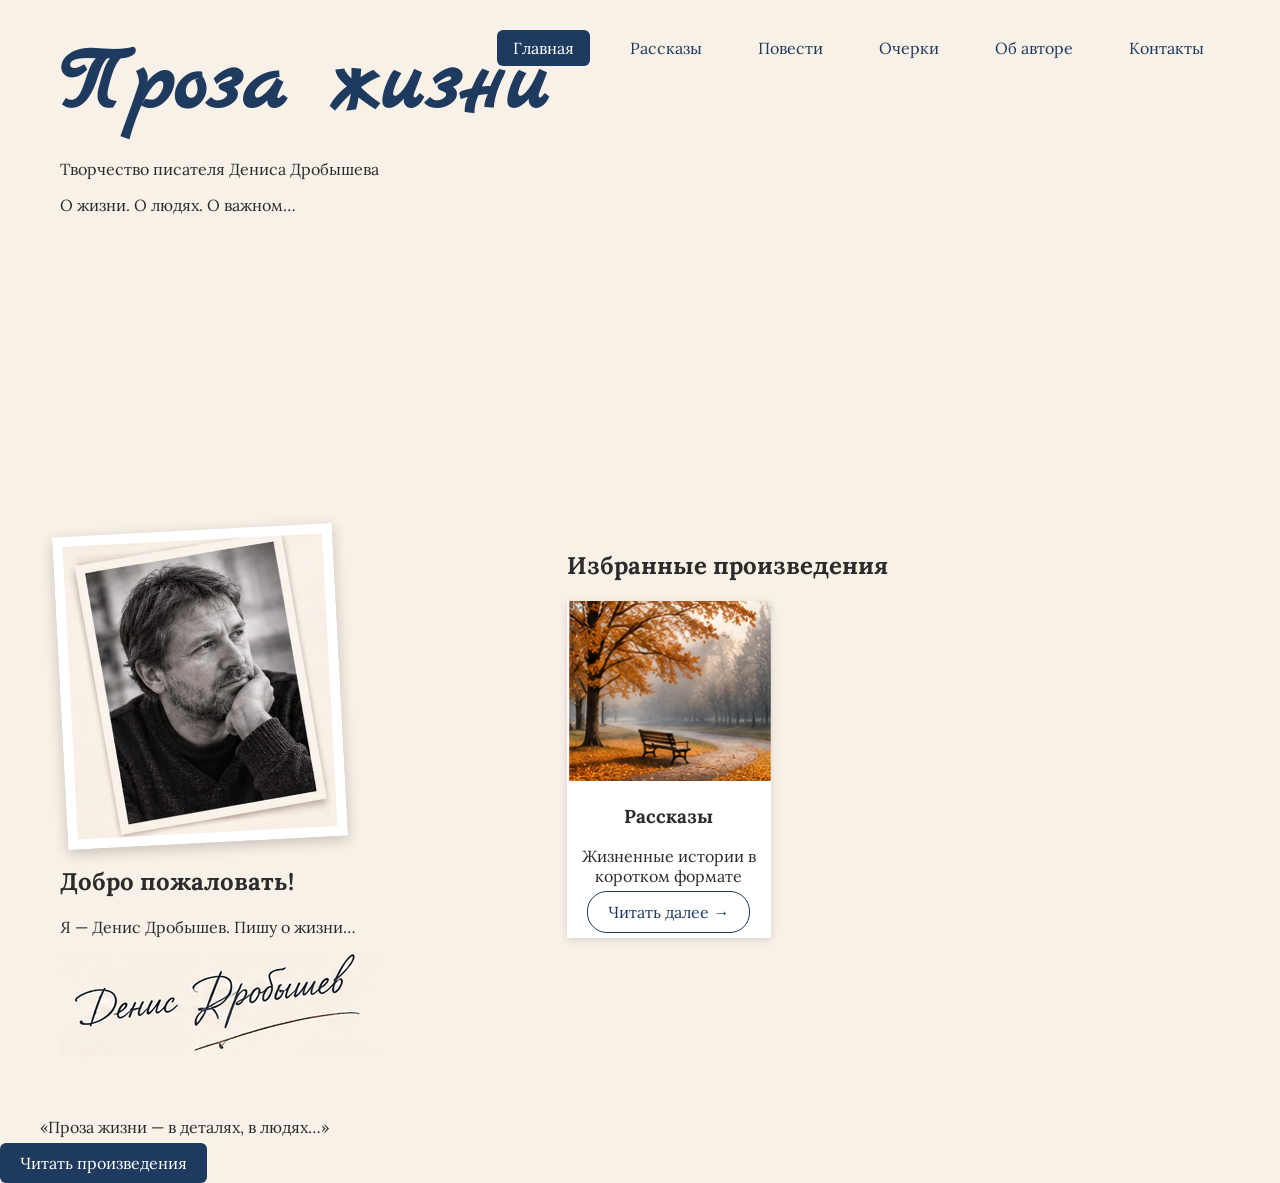
==== index.html @ b2c2d7fa "first draft" ====
<!DOCTYPE html>
<html lang="ru">
<head>
  <meta charset="UTF-8">
  <meta name="viewport" content="width=device-width, initial-scale=1">
  <title>Проза жизни — Денис Дробышев</title>
  <link href="https://fonts.googleapis.com/css2?family=Marck+Script&family=Lora:ital@0;1&display=swap" rel="stylesheet">
  <link rel="stylesheet" href="style.css">
</head>
<body>
  <header class="hero">
    <h1>Проза жизни</h1>
    <p class="subtitle">Творчество писателя Дениса Дробышева</p>
    <nav>
      <a class="active" href="#">Главная</a>
      <a href="stories.html">Рассказы</a>
      <a href="novellas.html">Повести</a>
      <a href="essays.html">Очерки</a>
      <a href="about.html">Об авторе</a>
      <a href="contacts.html">Контакты</a>
    </nav>
    <p class="tagline">О жизни. О людях. О важном…</p>
  </header>

  <main class="content">
    <section class="welcome">
      <img class="portrait" src="img/author.jpg" alt="Денис Дробышев">
      <div>
        <h2>Добро пожаловать!</h2>
        <p>Я — Денис Дробышев. Пишу о жизни…</p>
        <img class="signature" src="img/signature.png" alt="">
      </div>
    </section>

    <section class="featured">
      <h2>Избранные произведения</h2>
      <div class="cards">
        <article class="card">
          <img src="img/autumn.jpg" alt="">
          <h3>Рассказы</h3>
          <p>Жизненные истории в коротком формате</p>
          <a class="btn-outline" href="stories.html">Читать далее →</a>
        </article>
        <!-- ещё две карточки -->
      </div>
    </section>
  </main>

  <footer>
    <blockquote>«Проза жизни — в деталях, в людях…»</blockquote>
    <a class="btn" href="stories.html">Читать произведения</a>
  </footer>
</body>
</html>
---- style.css ----
:root { --navy:#1f3a5f; --cream:#f8f1e7; --gold:#d4a24c; }
body { margin:0; background:var(--cream); font-family:'Lora',serif; color:#2b2b2b; }
.hero { min-height:430px; background:url(img/hero.jpg) center/cover; padding:30px 60px; position:relative; }
.hero h1 { font-family:'Marck Script',cursive; font-size:90px; color:var(--navy); margin:0; }
nav { position:absolute; top:30px; right:60px; display:flex; gap:24px; }
nav a { text-decoration:none; color:var(--navy); padding:8px 16px; border-radius:6px; }
nav a.active { background:var(--navy); color:#fff; }
.content { display:grid; grid-template-columns:1fr 1.4fr; gap:40px; padding:40px 60px; }
.portrait { width:260px; padding:10px; background:#fff; box-shadow:0 4px 14px #0003; transform:rotate(-3deg); }
.cards { display:grid; grid-template-columns:repeat(3,1fr); gap:20px; }
.card { background:#fff; box-shadow:0 2px 8px #0002; text-align:center; padding-bottom:16px; }
.card img { width:100%; height:180px; object-fit:cover; }
.btn, .btn-outline { border-radius:20px; padding:10px 20px; text-decoration:none; }
.btn { background:var(--navy); color:#fff; border-radius:6px; }
.btn-outline { border:1px solid var(--navy); color:var(--navy); }
@media (max-width:800px){ .content,.cards{grid-template-columns:1fr;} .hero h1{font-size:52px;} nav{position:static;flex-wrap:wrap;} }
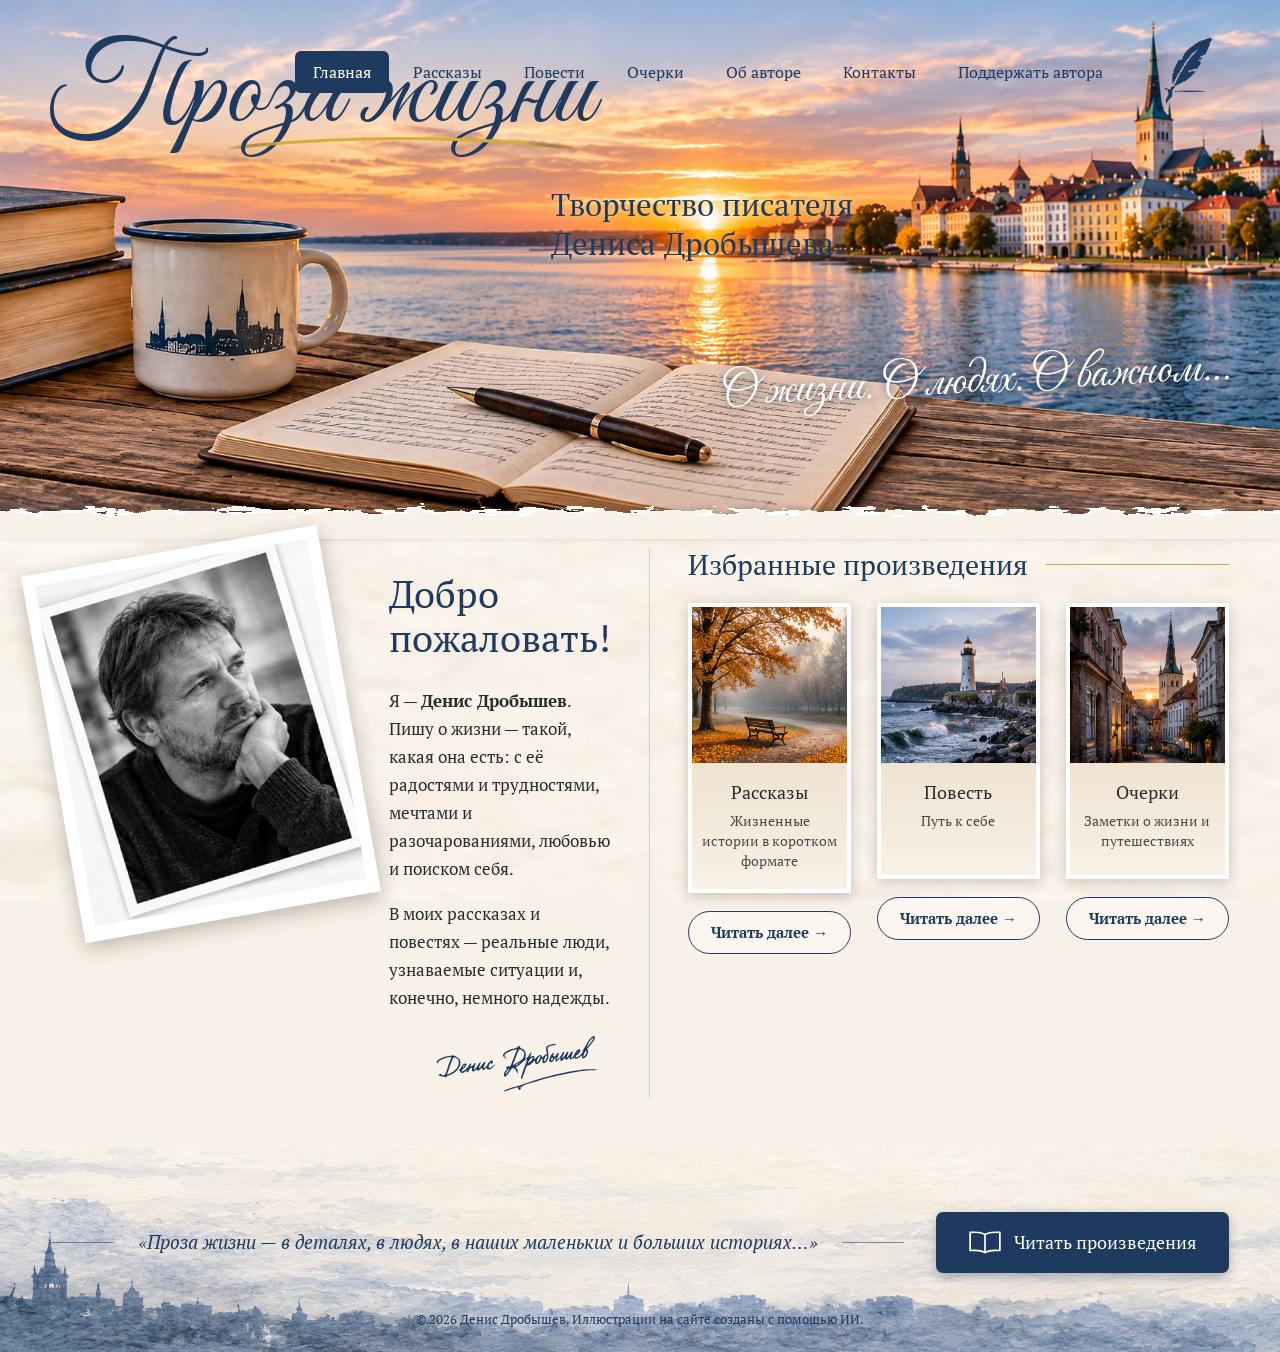
==== commit b6576a48: "second draft" ====
--- a/index.html
+++ b/index.html
@@ -3,52 +3,122 @@
 <head>
   <meta charset="UTF-8">
   <meta name="viewport" content="width=device-width, initial-scale=1">
-  <title>Проза жизни — Денис Дробышев</title>
-  <link href="https://fonts.googleapis.com/css2?family=Marck+Script&family=Lora:ital@0;1&display=swap" rel="stylesheet">
+  <title>Проза жизни — творчество писателя Дениса Дробышева</title>
+  <meta name="description" content="Рассказы, повести и очерки Дениса Дробышева. О жизни. О людях. О важном.">
+
+  <link rel="preconnect" href="https://fonts.googleapis.com">
+  <link rel="preconnect" href="https://fonts.gstatic.com" crossorigin>
+  <link href="https://fonts.googleapis.com/css2?family=Great+Vibes&family=Marck+Script&family=PT+Serif:ital,wght@0,400;0,700;1,400&display=swap" rel="stylesheet">
   <link rel="stylesheet" href="style.css">
 </head>
 <body>
+
+  <!-- ШАПКА -->
   <header class="hero">
-    <h1>Проза жизни</h1>
-    <p class="subtitle">Творчество писателя Дениса Дробышева</p>
-    <nav>
-      <a class="active" href="#">Главная</a>
-      <a href="stories.html">Рассказы</a>
-      <a href="novellas.html">Повести</a>
-      <a href="essays.html">Очерки</a>
-      <a href="about.html">Об авторе</a>
-      <a href="contacts.html">Контакты</a>
+    <div class="hero__title">
+      <h1 class="logo">Проза жизни</h1>
+      <p class="subtitle">Творчество писателя<br>Дениса Дробышева</p>
+    </div>
+
+    <nav class="nav" aria-label="Основное меню">
+      <ul>
+        <li><a href="index.html" aria-current="page">Главная</a></li>
+        <li><a href="stories.html">Рассказы</a></li>
+        <li><a href="novellas.html">Повести</a></li>
+        <li><a href="essays.html">Очерки</a></li>
+        <li><a href="about.html">Об авторе</a></li>
+        <li><a href="contacts.html">Контакты</a></li>
+        <li><a href="support.html">Поддержать автора</a></li>
+      </ul>
+     <img
+        class="nav__quill"
+        src="img/quill.svg"
+        alt=""
+        aria-hidden="true"
+        onerror="this.style.display='none'; this.nextElementSibling.style.display='inline-block';"
+    >
+      <svg class="nav__quill" viewBox="0 0 48 48" aria-hidden="true" style="display: none;">
+        <path fill="currentColor" d="M43 4C31 5 20 11 15 22c-2 4-3 8-3 12L6 43l2 1 6-7c4 0 8-1 12-3 11-5 17-16 17-30zM20 30c3-8 9-14 17-18-3 8-9 14-17 18z"/>
+      </svg>
     </nav>
+
     <p class="tagline">О жизни. О людях. О важном…</p>
   </header>
 
-  <main class="content">
-    <section class="welcome">
-      <img class="portrait" src="img/author.jpg" alt="Денис Дробышев">
-      <div>
-        <h2>Добро пожаловать!</h2>
-        <p>Я — Денис Дробышев. Пишу о жизни…</p>
-        <img class="signature" src="img/signature.png" alt="">
+  <main class="main">
+
+    <!-- ПРИВЕТСТВИЕ -->
+    <section class="welcome" aria-labelledby="welcome-title">
+      <figure class="portrait">
+        <img src="img/author.jpg" alt="Денис Дробышев">
+      </figure>
+
+      <div class="welcome__text">
+        <h2 id="welcome-title">Добро пожаловать!</h2>
+        <p>Я — <strong>Денис Дробышев</strong>. Пишу о жизни — такой, какая она есть: с её радостями и трудностями, мечтами и разочарованиями, любовью и поиском себя.</p>
+        <p>В моих рассказах и повестях — реальные люди, узнаваемые ситуации и, конечно, немного надежды.</p>
+        <img class="signature" src="img/signature.svg" alt="Подпись: Денис Дробышев">
       </div>
     </section>
 
-    <section class="featured">
-      <h2>Избранные произведения</h2>
+    <!-- ИЗБРАННОЕ -->
+    <section class="featured" aria-labelledby="featured-title">
+      <h2 id="featured-title" class="featured__title"><span>Избранные произведения</span></h2>
+
       <div class="cards">
-        <article class="card">
-          <img src="img/autumn.jpg" alt="">
-          <h3>Рассказы</h3>
-          <p>Жизненные истории в коротком формате</p>
-          <a class="btn-outline" href="stories.html">Читать далее →</a>
+        <article class="work">
+          <a class="work__card" href="stories.html">
+            <img src="img/autumn.jpg" alt="Скамейка в осеннем парке">
+            <div class="work__body">
+              <h3>Рассказы</h3>
+              <p>Жизненные истории в коротком формате</p>
+            </div>
+          </a>
+          <a class="btn btn--outline" href="stories.html">Читать далее →</a>
         </article>
-        <!-- ещё две карточки -->
+
+        <article class="work">
+          <a class="work__card" href="novellas.html">
+            <img src="img/lighthouse.jpg" alt="Маяк на берегу моря">
+            <div class="work__body">
+              <h3>Повесть</h3>
+              <p>Путь к себе</p>
+            </div>
+          </a>
+          <a class="btn btn--outline" href="novellas.html">Читать далее →</a>
+        </article>
+
+        <article class="work">
+          <a class="work__card" href="essays.html">
+            <img src="img/street.jpg" alt="Старая улочка на закате">
+            <div class="work__body">
+              <h3>Очерки</h3>
+              <p>Заметки о жизни и путешествиях</p>
+            </div>
+          </a>
+          <a class="btn btn--outline" href="essays.html">Читать далее →</a>
+        </article>
       </div>
     </section>
+
   </main>
 
-  <footer>
-    <blockquote>«Проза жизни — в деталях, в людях…»</blockquote>
-    <a class="btn" href="stories.html">Читать произведения</a>
+  <!-- ПОДВАЛ -->
+  <footer class="footer">
+    <div class="footer__row">
+      <blockquote class="footer__quote">
+        <p>«Проза жизни — в деталях, в людях, в наших маленьких и больших историях…»</p>
+      </blockquote>
+      <a class="btn btn--solid" href="stories.html">
+        <svg viewBox="0 0 32 24" aria-hidden="true">
+          <path fill="none" stroke="currentColor" stroke-width="1.6" stroke-linejoin="round"
+                d="M16 5C13 3 8 2.5 2 3v17c6-.5 11 0 14 2 3-2 8-2.500 14-2V3c-6-.5-11 0-14 2zM16 5v17"/>
+        </svg>
+        Читать произведения
+      </a>
+    </div>
+    <p class="footer__note">© 2026 Денис Дробышев. Иллюстрации на сайте созданы с помощью ИИ.</p>
   </footer>
+
 </body>
-</html>+</html>
--- a/style.css
+++ b/style.css
@@ -1,16 +1,585 @@
-:root { --navy:#1f3a5f; --cream:#f8f1e7; --gold:#d4a24c; }
-body { margin:0; background:var(--cream); font-family:'Lora',serif; color:#2b2b2b; }
-.hero { min-height:430px; background:url(img/hero.jpg) center/cover; padding:30px 60px; position:relative; }
-.hero h1 { font-family:'Marck Script',cursive; font-size:90px; color:var(--navy); margin:0; }
-nav { position:absolute; top:30px; right:60px; display:flex; gap:24px; }
-nav a { text-decoration:none; color:var(--navy); padding:8px 16px; border-radius:6px; }
-nav a.active { background:var(--navy); color:#fff; }
-.content { display:grid; grid-template-columns:1fr 1.4fr; gap:40px; padding:40px 60px; }
-.portrait { width:260px; padding:10px; background:#fff; box-shadow:0 4px 14px #0003; transform:rotate(-3deg); }
-.cards { display:grid; grid-template-columns:repeat(3,1fr); gap:20px; }
-.card { background:#fff; box-shadow:0 2px 8px #0002; text-align:center; padding-bottom:16px; }
-.card img { width:100%; height:180px; object-fit:cover; }
-.btn, .btn-outline { border-radius:20px; padding:10px 20px; text-decoration:none; }
-.btn { background:var(--navy); color:#fff; border-radius:6px; }
-.btn-outline { border:1px solid var(--navy); color:var(--navy); }
-@media (max-width:800px){ .content,.cards{grid-template-columns:1fr;} .hero h1{font-size:52px;} nav{position:static;flex-wrap:wrap;} }+/* ===== Проза жизни — стили ===== */
+
+:root {
+  --navy: #1f3a5f;
+  --navy-deep: #18304f;
+  --cream: #f8f1e7;
+  --cream-dark: #efe3d0;
+  --gold: #d4a24c;
+  --ink: #2b2b2b;
+
+  --font-script: "Marck Script", "Segoe Script", cursive;
+  --font-logo: "Great Vibes", "Marck Script", "Segoe Script", cursive;
+  --font-serif: "PT Serif", Georgia, "Times New Roman", serif;
+
+  --page-pad: clamp(20px, 4vw, 60px);
+}
+
+*,
+*::before,
+*::after { box-sizing: border-box; }
+
+body {
+  margin: 0;
+  color: var(--ink);
+  font-family: var(--font-serif);
+  font-size: 1.0625rem;
+  line-height: 1.65;
+  /* текстура бумаги (img/paper.jpg) необязательна — без неё будет ровный кремовый */
+  background: url("img/paper.jpg") center / cover fixed, var(--cream);
+}
+
+img { max-width: 100%; display: block; }
+
+a:focus-visible,
+.btn:focus-visible {
+  outline: 3px solid var(--gold);
+  outline-offset: 3px;
+}
+
+/* ===== ШАПКА ===== */
+
+.hero {
+  position: relative;
+  min-height: clamp(380px, 42vw, 650px);
+  padding: clamp(20px, 3vw, 40px) var(--page-pad) 60px;
+  /* img/hero.jpg — море, город, книги, кружка; градиент — запасной фон */
+  background:
+    url("img/hero.jpg") center bottom / cover no-repeat,
+    linear-gradient(180deg, #e9d9e0 0%, #f2c9a5 45%, #5f7f9e 70%, #2f4a6b 100%);
+}
+
+/* Натуральный рваный бумажный край на всю ширину без повторений */
+.hero::after {
+  content: "";
+  position: absolute;
+  left: 0;
+  right: 0;
+  bottom: -1px;
+  height: 44px;
+  pointer-events: none;
+  filter: drop-shadow(0 -2px 3px rgba(25, 18, 12, 0.25));
+  background: url("data:image/svg+xml,%3Csvg xmlns='http://www.w3.org/2000/svg' viewBox='0 0 1440 44' preserveAspectRatio='none'%3E%3Cdefs%3E%3Cfilter id='tear' x='-5%25' y='-50%25' width='110%25' height='200%25'%3E%3CfeTurbulence type='fractalNoise' baseFrequency='0.035 0.18' numOctaves='4' seed='7' result='noise'/%3E%3CfeDisplacementMap in='SourceGraphic' in2='noise' scale='18' xChannelSelector='R' yChannelSelector='G'/%3E%3C/filter%3E%3C/defs%3E%3Cg filter='url(%23tear)'%3E%3Crect x='-20' y='15' width='1480' height='45' fill='%23ffffff'/%3E%3Crect x='-20' y='18' width='1480' height='45' fill='%23f8f1e7'/%3E%3C/g%3E%3C/svg%3E") center bottom / 100% 100% no-repeat;
+}
+
+.hero__title {
+  max-width: 900px;
+}
+
+.logo {
+  margin: 0;
+  font-family: var(--font-logo);
+  font-weight: 400;
+  font-size: clamp(3.6rem, 9vw, 8rem);
+  line-height: 1;
+  color: var(--navy);
+  position: relative;
+  display: inline-block;
+  padding-bottom: 0.15em;
+}
+
+/* золотая арка под заголовком */
+.logo::after {
+  content: "";
+  position: absolute;
+  left: 32%;       /* Сдвигает арку правее (увеличьте до 35-40%, если нужно еще правее) */
+  bottom: 20px;     /* Поднимает арку выше (чем больше число, тем выше линия; при 0 она в самом низу) */
+  width: 65%;      /* Делает арку компактнее по ширине, чтобы она не выходила за правый край */
+  height: 25px;    /* Высота изгиба дуги */
+  pointer-events: none;
+
+  background-image: url('data:image/svg+xml;utf8,<svg xmlns="http://www.w3.org/2000/svg" viewBox="0 0 100 20" preserveAspectRatio="none"><defs><linearGradient id="gold-gradient" x1="0%" y1="0%" x2="100%" y2="0%"><stop offset="0%" style="stop-color:transparent;stop-opacity:1" /><stop offset="15%" style="stop-color:rgb(212,175,55);stop-opacity:1" /><stop offset="85%" style="stop-color:rgb(212,175,55);stop-opacity:1" /><stop offset="100%" style="stop-color:transparent;stop-opacity:1" /></linearGradient></defs><path d="M0,18 Q50,2 100,18" stroke="url(%23gold-gradient)" stroke-width="2.5" fill="none" stroke-linecap="round"/></svg>');
+  background-size: 100% 100%;
+  background-repeat: no-repeat;
+}
+
+.subtitle {
+  margin: 0.5em 0 0 clamp(0px, 50vw, 500px);
+  font-size: clamp(1.15rem, 2.4vw, 2rem);
+  line-height: 1.25;
+  color: var(--navy);
+  text-shadow: 0 0 12px rgba(255, 255, 255, 0.55);
+}
+
+/* меню */
+.nav {
+  position: absolute;
+  top: clamp(16px, 2.5vw, 34px);
+  right: var(--page-pad);
+  display: flex;
+  align-items: center;
+  gap: 28px;
+}
+
+.nav ul {
+  display: flex;
+  gap: 6px;
+  margin: 0;
+  padding: 0;
+  list-style: none;
+}
+
+.nav a {
+  display: block;
+  padding: 8px 18px;
+  border-radius: 6px;
+  color: var(--navy);
+  font-size: 1rem;
+  text-decoration: none;
+}
+
+.nav a:hover { background: rgba(255, 255, 255, 0.45); }
+
+.nav a[aria-current="page"] {
+  background: var(--navy);
+  color: #fff;
+}
+
+.nav__quill {
+  width: 80px;
+  height: 80px;
+  color: var(--navy);
+  flex: none;
+}
+
+/* слоган справа над водой */
+.tagline {
+  position: absolute;
+  right: var(--page-pad);
+  bottom: clamp(60px, 9vw, 130px);
+  margin: 0;
+  font-family: var(--font-logo);
+  font-size: clamp(1.8rem, 3.8vw, 3.3rem);
+  color: #fff;
+  text-shadow: 0 2px 10px rgba(15, 30, 55, 0.6);
+  transform: rotate(-3deg);
+}
+
+/* ===== ОСНОВНАЯ ЧАСТЬ ===== */
+
+.main {
+  display: grid;
+  grid-template-columns: 1.1fr 1fr;
+  gap: 0;
+  padding: 10px var(--page-pad) 50px;
+}
+
+/* приветствие */
+.welcome {
+  display: grid;
+  grid-template-columns: minmax(200px, 330px) 1fr;
+  gap: clamp(20px, 3vw, 44px);
+  align-items: start;
+  padding-right: clamp(20px, 3vw, 48px);
+}
+
+.portrait {
+  margin: 0;
+  padding: 12px 12px 15px;
+  background: #fff;
+  box-shadow: 0 6px 20px rgba(40, 30, 20, 0.28);
+  transform: rotate(-10deg);
+}
+
+.portrait img {
+  width: 100%;
+  aspect-ratio: 4 / 5;
+  object-fit: cover;
+  background: #bdb5aa; /* пока нет фото */
+  filter: grayscale(1) contrast(1.05);
+}
+
+.welcome__text { padding-top: 24px; }
+
+.welcome h2,
+.featured__title {
+  margin: 0;
+  font-weight: 400;
+  color: var(--navy);
+}
+
+.welcome h2 {
+  margin-bottom: 0.7em;
+  font-size: clamp(1.9rem, 3vw, 2.6rem);
+  line-height: 1.15;
+}
+
+.welcome p {
+  margin: 0 0 1em;
+  max-width: 34em;
+}
+
+.signature {
+  width: min(280px, 80%);
+  margin-top: 18px;
+  margin-left: auto;
+}
+
+/* избранное */
+.featured {
+  padding-left: clamp(20px, 3vw, 40px);
+  border-left: 1px solid rgba(31, 58, 95, 0.18);
+}
+
+.featured__title {
+  display: flex;
+  align-items: center;
+  gap: 18px;
+  margin-bottom: 22px;
+  font-size: clamp(1.4rem, 2.2vw, 2rem);
+  line-height: 1.2;
+}
+
+.featured__title::after {
+  content: "";
+  flex: 1;
+  height: 1px;
+  background: var(--gold);
+}
+
+.cards {
+  display: grid;
+  grid-template-columns: repeat(3, 1fr);
+  gap: clamp(14px, 2vw, 28px);
+}
+
+.work {
+  display: flex;
+  flex-direction: column;
+  align-items: center;
+  gap: 18px;
+}
+
+.work__card {
+  width: 100%;
+  display: block;
+  background: #fff;
+  border: 4px solid #fff;
+  box-shadow: 0 3px 12px rgba(40, 30, 20, 0.22);
+  color: inherit;
+  text-decoration: none;
+  text-align: center;
+}
+
+.work__card img {
+  width: 100%;
+  aspect-ratio: 1 / 1;
+  object-fit: cover;
+  background: #cfc3b0; /* пока нет картинки */
+}
+
+.work__body {
+  padding: 14px 10px 18px;
+  min-height: 112px;
+  background: linear-gradient(180deg, var(--cream-dark), var(--cream));
+}
+
+.work__body h3 {
+  margin: 0 0 4px;
+  font-size: 1.15rem;
+  font-weight: 400;
+  color: var(--ink);
+}
+
+.work__body p {
+  margin: 0;
+  font-size: 0.9rem;
+  line-height: 1.4;
+  color: #4a4a4a;
+}
+
+.work__card:hover { box-shadow: 0 6px 18px rgba(40, 30, 20, 0.3); }
+
+/* ===== КНОПКИ ===== */
+
+.btn {
+  display: inline-flex;
+  align-items: center;
+  gap: 12px;
+  text-decoration: none;
+  font-family: var(--font-serif);
+  white-space: nowrap;
+}
+
+.btn--outline {
+  padding: 8px 22px;
+  border: 1px solid var(--navy);
+  border-radius: 999px;
+  background: rgba(255, 255, 255, 0.35);
+  color: var(--navy);
+  font-size: 0.95rem;
+  font-weight: 700;
+}
+
+.btn--outline:hover {
+  background: var(--navy);
+  color: #fff;
+}
+
+.btn--solid {
+  padding: 16px 32px;
+  border-radius: 7px;
+  background: var(--navy);
+  color: #fff;
+  font-size: 1.1rem;
+  box-shadow: 0 4px 12px rgba(31, 58, 95, 0.35);
+}
+
+.btn--solid:hover { background: var(--navy-deep); }
+
+.btn--solid svg {
+  width: 34px;
+  height: 26px;
+  flex: none;
+}
+
+/* ===== ПОДВАЛ ===== */
+
+.footer {
+  padding: 64px var(--page-pad) 22px;
+  /* img/skyline.png — акварельный силуэт города (по желанию) */
+  background:
+    /* Первое значение (100% или auto) — ширина, второе (180px) — высота */
+    url("img/skyline.png") center bottom / 100% 300px no-repeat,
+    linear-gradient(180deg, var(--cream) 0%, #dfe3ea 100%);
+}
+
+.footer__row {
+  display: flex;
+  align-items: center;
+  justify-content: space-between;
+  gap: 32px;
+}
+
+.footer__quote {
+  flex: 1;
+  display: flex;
+  align-items: center;
+  gap: 24px;
+  margin: 0;
+}
+
+.footer__quote::before,
+.footer__quote::after {
+  content: "";
+  flex: 1;
+  min-width: 24px;
+  height: 1px;
+  background: var(--navy);
+  opacity: 0.55;
+}
+
+.footer__quote p {
+  margin: 0;
+  max-width: none;
+  text-align: center;
+  font-style: italic;
+  font-size: clamp(1rem, 1.5vw, 1.3rem);
+  color: var(--navy);
+}
+
+.footer__note {
+  margin: 36px 0 0;
+  text-align: center;
+  font-size: 0.8rem;
+  color: #1f3a5f;
+}
+
+/* ===== ПЛАНШЕТ ===== */
+
+@media (max-width: 1100px) {
+  .main { grid-template-columns: 1fr; gap: 48px; }
+  .welcome { padding-right: 0; }
+  .featured { padding-left: 0; border-left: 0; }
+
+  .nav { gap: 12px; }
+  .nav a { padding: 6px 12px; font-size: 0.95rem; }
+}
+
+/* ===== ТЕЛЕФОН ===== */
+
+@media (max-width: 760px) {
+  .hero { min-height: 0; padding-bottom: 90px; }
+
+  .nav {
+    position: static;
+    margin-top: 18px;
+    flex-wrap: wrap;
+  }
+  .nav ul { flex-wrap: wrap; }
+  .nav__quill { display: none; }
+
+  .subtitle { margin-left: 0; }
+
+  .tagline {
+    right: auto;
+    left: var(--page-pad);
+    bottom: 40px;
+    transform: none;
+  }
+
+  .welcome { grid-template-columns: 1fr; }
+  .portrait { max-width: 300px; margin: 0 auto; }
+  .signature { margin-right: auto; }
+
+  .cards { grid-template-columns: 1fr; }
+  .work__card { max-width: 340px; margin: 0 auto; }
+
+  .footer__row { flex-direction: column; }
+  .footer__quote { flex-direction: column; gap: 0; }
+  .footer__quote::before,
+  .footer__quote::after { display: none; }
+}
+
+/* ===== СТРАНИЦА «ПОДДЕРЖАТЬ АВТОРА» (support.html) ===== */
+
+/* атрибут hidden должен работать и у элементов с display в CSS */
+[hidden] { display: none !important; }
+
+.logo a { color: inherit; text-decoration: none; }
+
+.support {
+  max-width: 860px;
+  margin: 0 auto;
+  padding: 20px var(--page-pad) 60px;
+}
+
+.support-card {
+  padding: clamp(24px, 4vw, 48px);
+  background: rgba(255, 255, 255, 0.68);
+  border: 1px solid rgba(31, 58, 95, 0.12);
+  box-shadow: 0 6px 20px rgba(40, 30, 20, 0.16);
+}
+
+.kicker {
+  margin: 0 0 6px;
+  font-size: 0.85rem;
+  letter-spacing: 0.12em;
+  text-transform: uppercase;
+  color: #8a6420;
+}
+
+.support-card h1 {
+  margin: 0 0 0.5em;
+  font-weight: 400;
+  font-size: clamp(2rem, 4vw, 2.8rem);
+  line-height: 1.15;
+  color: var(--navy);
+}
+
+.support-card p { margin: 0 0 1em; }
+
+.support-note {
+  font-style: italic;
+  color: #4a4a4a;
+}
+
+.support-card .featured__title { margin-top: 32px; }
+
+/* кнопки выбора суммы */
+.amounts {
+  display: flex;
+  flex-wrap: wrap;
+  gap: 12px;
+}
+
+.amount-btn {
+  padding: 10px 28px;
+  border: 1px solid var(--navy);
+  border-radius: 999px;
+  background: rgba(255, 255, 255, 0.5);
+  color: var(--navy);
+  font: 700 1.1rem var(--font-serif);
+  cursor: pointer;
+}
+
+.amount-btn:hover { background: rgba(31, 58, 95, 0.1); }
+
+.amount-btn.active {
+  background: var(--navy);
+  color: #fff;
+  box-shadow: 0 3px 10px rgba(31, 58, 95, 0.3);
+}
+
+.amount-btn:focus-visible,
+.btn-copy:focus-visible {
+  outline: 3px solid var(--gold);
+  outline-offset: 3px;
+}
+
+/* блок оплаты */
+.pay {
+  display: grid;
+  justify-items: center;
+  gap: 16px;
+  margin-top: 32px;
+  padding-top: 28px;
+  border-top: 1px dashed rgba(31, 58, 95, 0.35);
+}
+
+.qr {
+  width: min(260px, 100%);
+  padding: 12px;
+  background: #fff;
+  box-shadow: 0 4px 14px rgba(40, 30, 20, 0.22);
+  text-align: center;
+  font-size: 0.9rem;
+}
+
+.qr img { width: 100%; height: auto; }
+
+.scanhint {
+  margin: 0;
+  text-align: center;
+  font-size: 0.95rem;
+  color: #4a4a4a;
+}
+
+/* реквизиты */
+.details {
+  width: 100%;
+  max-width: 560px;
+  margin: 8px 0 0;
+}
+
+.detail {
+  display: grid;
+  grid-template-columns: 110px 1fr;
+  align-items: center;
+  gap: 12px;
+  padding: 10px 0;
+  border-bottom: 1px solid rgba(31, 58, 95, 0.14);
+}
+
+.detail dt {
+  font-size: 0.85rem;
+  color: #55606e;
+}
+
+.detail dd {
+  display: flex;
+  align-items: center;
+  justify-content: space-between;
+  gap: 12px;
+  margin: 0;
+}
+
+.detail dd span { overflow-wrap: anywhere; }
+
+.btn-copy {
+  flex: none;
+  padding: 4px 14px;
+  border: 1px solid rgba(31, 58, 95, 0.6);
+  border-radius: 999px;
+  background: transparent;
+  color: var(--navy);
+  font: 0.85rem var(--font-serif);
+  cursor: pointer;
+}
+
+.btn-copy:hover { background: var(--navy); color: #fff; }
+
+@media (max-width: 760px) {
+  .hero--compact { min-height: 0; }
+  .detail { grid-template-columns: 1fr; gap: 2px; }
+}
